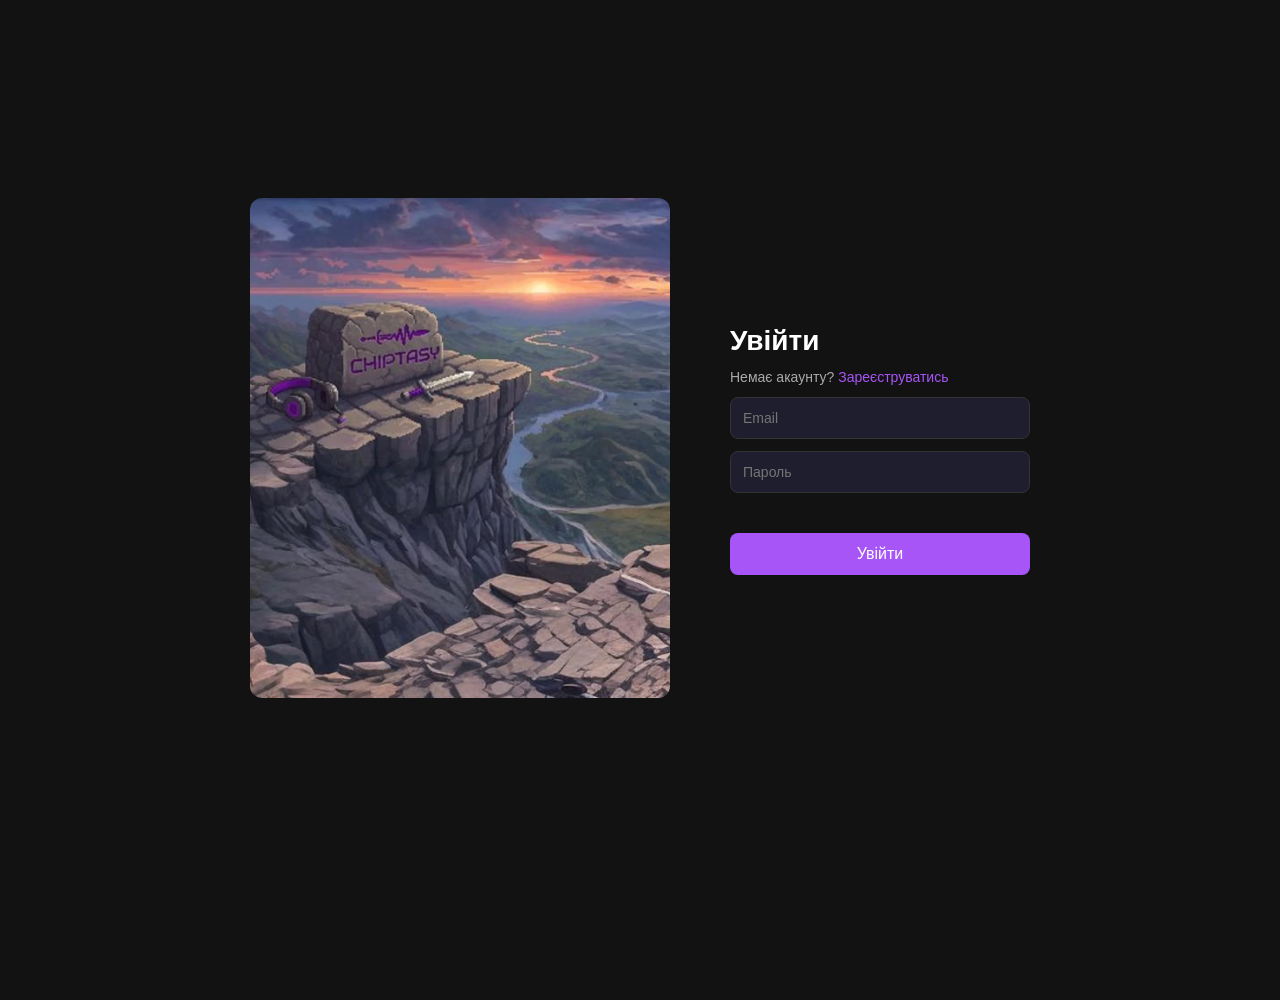
==== index.html @ bfa6192a "кнопкa повторення та регулятор гучності" ====
<!DOCTYPE html>
<html lang="uk">
<head>
    <meta charset="UTF-8">
    <meta name="viewport" content="width=device-width, initial-scale=1.0">
    <title>Chiptasy — Головна</title>
    <link rel="stylesheet" href="css/style.css">
    <link rel="stylesheet" href="css/player.css">
</head>
<body>

    <header class="header">
        <div class="logo">🎵 Chiptasy</div>
        <nav>
            <a href="index.html">Головна</a>
            <a href="favorites.html">Обране</a>
        </nav>
        <div class="header-right">
            <input type="text" id="searchInput" placeholder="Пошук треків..." oninput="search()">
            <span id="username-display"></span>
            <button onclick="logout()">Вийти</button>
        </div>
    </header>

    <section class="hero">
        <div class="hero-text">
            <h1>ТВІЙ БІТ<br>ТВОЯ ПРИГОДА</h1>
            <p>ЗАВАНТАЖУЙ, СЛУХАЙ, ПРОДАВАЙ</p>
            <div class="hero-buttons">
                <button class="btn-primary">Слухати біти</button>
                <button class="btn-secondary">Завантажити біт</button>
            </div>
        </div>
    </section>


    <main class="main">
        >
<h2>ТОП-5 місяця 🎵</h2>
        <div id="track-list" class="track-list"></div>
    </main>


    <div class="player" id="player">
        <div class="player-info">
            <span id="player-title">Оберіть трек</span>
        </div>
        <div class="player-controls">
    <button onclick="prevTrack()">|◀</button>
    <button onclick="togglePlay()">▶</button>
    <button onclick="nextTrack()">▶|</button>
    <button id="shuffle-btn" onclick="toggleShuffle()" title="Перемішати">⇄</button>
    <button id="repeat-btn" onclick="toggleRepeat()" title="Повторити">↩</button>
    🔊
    <input type="range" id="volume" min="0" max="100" value="100" oninput="setVolume()">
</div>
        <audio id="audio"></audio>
        <div class="player-progress">
            <span id="current-time">0:00</span>
            <input type="range" id="progress" value="0" max="100" oninput="setProgress()">
        </div>
    </div>

    <script src="js/auth.js"></script>
    <script src="js/player.js"></script>
    <script src="js/search.js"></script>
</body>
</html>
---- css/style.css ----
* {
    margin: 0;
    padding: 0;
    box-sizing: border-box;
}

body {
    background-color: #0f0f1a;
    color: #ffffff;
    font-family: Arial, sans-serif;
    padding-bottom: 100px;
}

/* Шапка */
.header {
    display: flex;
    align-items: center;
    justify-content: space-between;
    padding: 16px 32px;
    background-color: #1a1a2e;
    border-bottom: 1px solid #2a2a3e;
    position: sticky;
    top: 0;
    z-index: 100;
}

.logo {
    font-size: 22px;
    font-weight: bold;
    color: #a855f7;
}

nav a {
    color: #ffffff;
    text-decoration: none;
    margin-right: 20px;
    font-size: 15px;
}

nav a:hover { color: #a855f7; }

.header-right {
    display: flex;
    align-items: center;
    gap: 12px;
}

.header-right input {
    padding: 8px 12px;
    border-radius: 8px;
    border: 1px solid #333;
    background-color: #2a2a3e;
    color: #ffffff;
    outline: none;
    width: 220px;
}

.header-right input:focus { border-color: #a855f7; }

.header-right button {
    padding: 8px 16px;
    background-color: #a855f7;
    color: white;
    border: none;
    border-radius: 8px;
    cursor: pointer;
}

.header-right button:hover { background-color: #9333ea; }

/* Герой банер */
.hero {
    background: linear-gradient(
        to right,
        #0f0f1a 40%,
        rgba(15, 15, 26, 0.3)
    ),
    url('../img/hero-bg.png') center/cover no-repeat;
    padding: 80px 32px;
    border-bottom: 2px solid #a855f7;
    min-height: 300px;
    display: flex;
    align-items: center;
}


.hero-text h1 {
    font-size: 52px;
    font-weight: 900;
    line-height: 1.1;
    text-transform: uppercase;
    color: #ffffff;
    text-shadow: 0 0 30px rgba(168, 85, 247, 0.5);
}

.hero-text p {
    color: #a855f7;
    font-size: 14px;
    letter-spacing: 3px;
    margin: 12px 0 28px;
    text-transform: uppercase;
}

.hero-buttons {
    display: flex;
    gap: 16px;
}

.btn-primary {
    padding: 12px 28px;
    background-color: #a855f7;
    color: white;
    border: none;
    border-radius: 8px;
    font-size: 15px;
    cursor: pointer;
    font-weight: bold;
}

.btn-primary:hover { background-color: #9333ea; }

.btn-secondary {
    padding: 12px 28px;
    background-color: transparent;
    color: white;
    border: 2px solid #ffffff;
    border-radius: 8px;
    font-size: 15px;
    cursor: pointer;
    font-weight: bold;
}

.btn-secondary:hover {
    background-color: rgba(255,255,255,0.1);
}

/* Головна */
.main {
    padding: 40px 32px;
}

.main h2 {
    margin-bottom: 24px;
    font-size: 22px;
    color: #a855f7;
}

/* Список треків */
.track-list {
    display: flex;
    flex-direction: column;
    gap: 10px;
    max-width: 900px;
}

.track-item {
    display: flex;
    align-items: center;
    justify-content: space-between;
    background-color: #1a1a2e;
    padding: 16px 20px;
    border-radius: 10px;
    cursor: pointer;
    transition: background 0.2s;
    border: 1px solid #2a2a3e;
}

.track-item:hover { background-color: #2a2a3e; }

.track-item.active {
    border-left: 4px solid #a855f7;
    background-color: #1e1040;
}

.track-left {
    display: flex;
    align-items: center;
    gap: 16px;
}

.track-number {
    color: #a855f7;
    font-size: 18px;
    font-weight: bold;
    width: 24px;
}

.track-name {
    font-size: 16px;
    font-weight: bold;
}

.track-artist {
    font-size: 13px;
    color: #aaaaaa;
    margin-top: 4px;
}

.track-actions {
    display: flex;
    gap: 10px;
    align-items: center;
}

.like-btn {
    background: none;
    border: none;
    font-size: 20px;
    cursor: pointer;
    transition: transform 0.2s;
}

.like-btn:hover { transform: scale(1.2); }

#username-display {
    color: #a855f7;
    font-size: 14px;
}
.favorites-hero {
    background: linear-gradient(
        to right,
        #0f0f1a 40%,
        rgba(15, 15, 26, 0.3)
    ),
    url('../img/hero-bg.png') center/cover no-repeat;
    padding: 50px 32px;
    border-bottom: 2px solid #a855f7;
    display: flex;
    align-items: center;
    gap: 20px;
}

.favorites-hero h1 {
    font-size: 42px;
    font-weight: 900;
    color: #ffffff;
    text-shadow: 0 0 30px rgba(168, 85, 247, 0.5);
}

.favorites-hero p {
    color: #aaaaaa;
    font-size: 15px;
    margin-top: 8px;
}

/* Порожній стан */
.empty-msg {
    text-align: center;
    padding: 80px 60px;
    color: #aaaaaa;
}

.empty-msg .empty-icon {
    font-size: 64px;
    margin-bottom: 20px;
}

.empty-msg p {
    font-size: 20px;
    margin-bottom: 20px;
    color: #ffffff;
}

.empty-msg span {
    display: block;
    font-size: 14px;
    color: #aaaaaa;
    margin-bottom: 24px;
}
.empty-msg a {
    display: inline-block;
    padding: 12px 28px;
    background-color: #a855f7;
    color: #ffffff;
    text-decoration: none;
    border-radius: 8px;
    font-size: 15px;
    font-weight: bold;
    transition: background 0.2s;
}


.empty-msg a:hover {
    background-color: #9333ea;
}
---- css/player.css ----
.player {
    position: fixed;
    bottom: 0;
    left: 0;
    right: 0;
    background-color: #1a1a2e;
    border-top: 2px solid #a855f7;
    padding: 12px 32px;
    display: flex;
    align-items: center;
    gap: 20px;
    z-index: 200;
}

.player-info {
    min-width: 200px;
}

#player-title {
    font-size: 14px;
    color: #ffffff;
    font-weight: bold;
}


.player-controls {
    display: flex;
    align-items: center;
    gap: 12px;
}

.player-controls button {
    background: none;
    border: none;
    color: #ffffff;
    font-size: 20px;
    cursor: pointer;
    transition: color 0.2s, transform 0.2s;
}

.player-controls button:hover {
    color: #a855f7;
    transform: scale(1.2);
}

/* Прогрес */
.player-progress {
    display: flex;
    align-items: center;
    gap: 10px;
    flex: 1;
}

#current-time {
    font-size: 12px;
    color: #aaaaaa;
    min-width: 35px;
}

#progress {
    flex: 1;
    height: 4px;
    -webkit-appearance: none;
    appearance: none;
    background: #2a2a3e;
    border-radius: 10px;
    outline: none;
    cursor: pointer;
}

#progress::-webkit-slider-thumb {
    -webkit-appearance: none;
    appearance: none;
    width: 14px;
    height: 14px;
    border-radius: 50%;
    background: #a855f7;
    cursor: pointer;
    box-shadow: 0 0 6px rgba(168, 85, 247, 0.8);
    transition: transform 0.2s;
}

#progress::-webkit-slider-thumb:hover {
    transform: scale(1.3);
}

#progress::-moz-range-thumb {
    width: 14px;
    height: 14px;
    border-radius: 50%;
    background: #a855f7;
    cursor: pointer;
    border: none;
    box-shadow: 0 0 6px rgba(168, 85, 247, 0.8);
}
/* Регулятор гучності */
#volume {
    width: 80px;
    height: 4px;
    -webkit-appearance: none;
    appearance: none;
    background: #2a2a3e;
    border-radius: 10px;
    outline: none;
    cursor: pointer;
}

#volume::-webkit-slider-thumb {
    -webkit-appearance: none;
    appearance: none;
    width: 12px;
    height: 12px;
    border-radius: 50%;
    background: #a855f7;
    cursor: pointer;
}
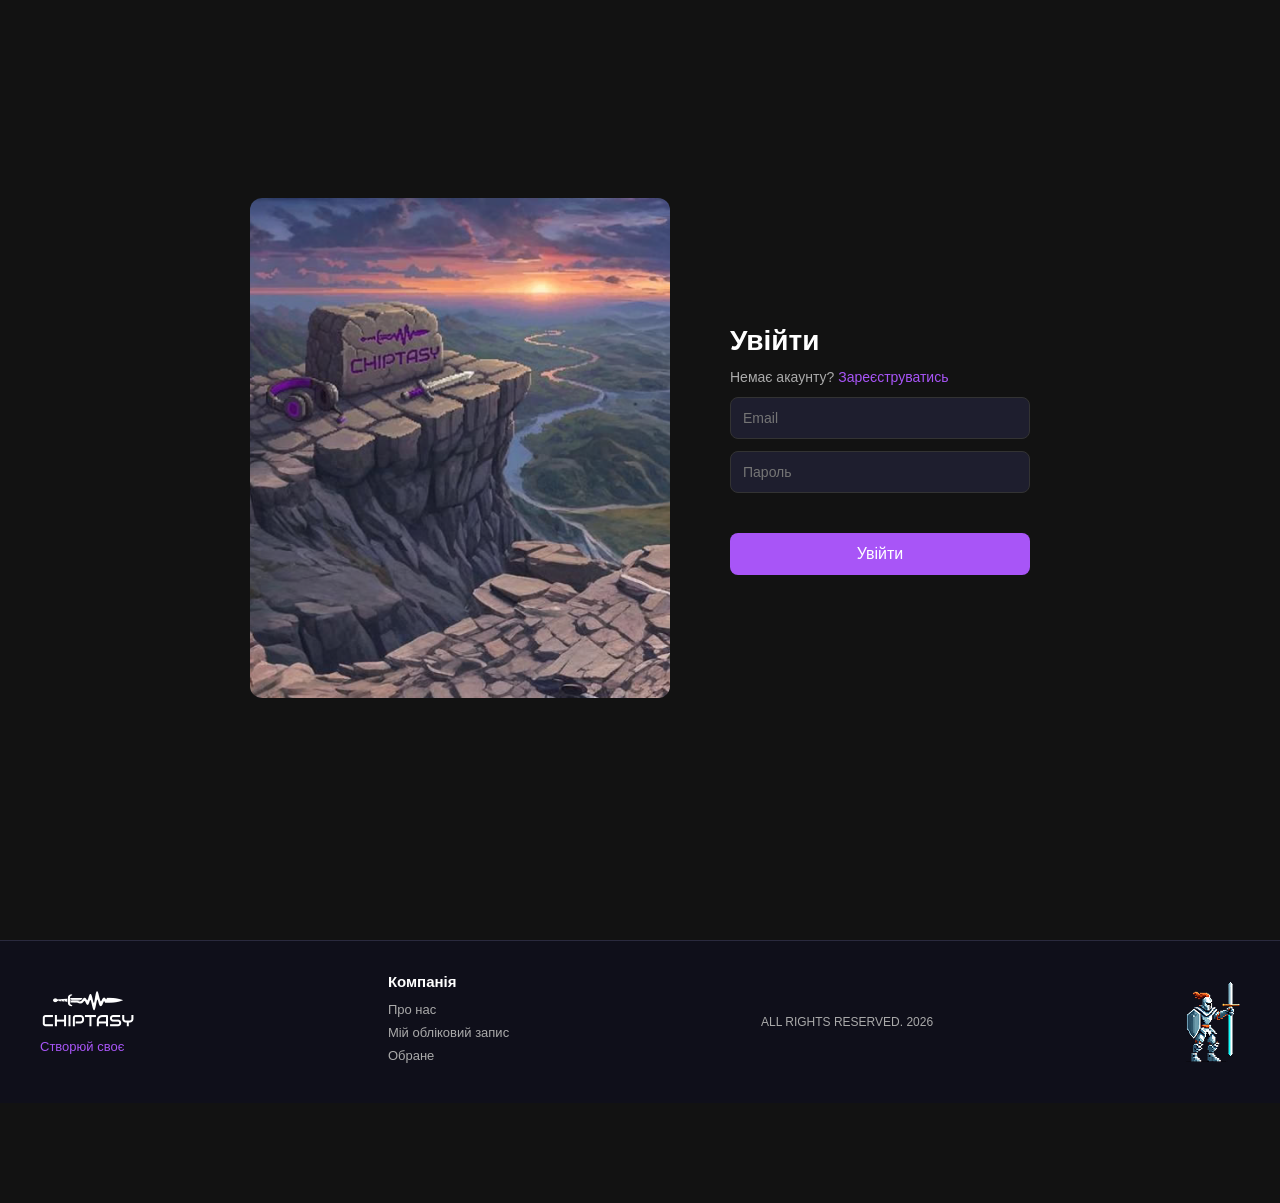
==== commit d82da622: "feat: додано футер на всі сторінки" ====
--- a/index.html
+++ b/index.html
@@ -10,16 +10,19 @@
 <body>
 
     <header class="header">
-        <div class="logo">🎵 Chiptasy</div>
+        <div class="logo">
+    <img src="img/logo.png" alt="Chiptasy" height="32">
+</div>
         <nav>
             <a href="index.html">Головна</a>
             <a href="favorites.html">Обране</a>
         </nav>
         <div class="header-right">
-            <input type="text" id="searchInput" placeholder="Пошук треків..." oninput="search()">
-            <span id="username-display"></span>
-            <button onclick="logout()">Вийти</button>
-        </div>
+    <button id="theme-btn" onclick="toggleTheme()" title="Змінити тему">🌙</button>
+    <input type="text" id="searchInput" placeholder="Пошук треків..." oninput="search()">
+    <a href="cabinet.html" id="username-display" style="color:#a855f7; text-decoration:none;" onclick="localStorage.setItem('backPage', 'index.html')"></a>
+    <button onclick="logout()">Вийти</button>
+</div>
     </header>
 
     <section class="hero">
@@ -40,6 +43,11 @@
         <div id="track-list" class="track-list"></div>
     </main>
 
+    <section class="new-releases">
+        <h2>🆕 Нові релізи</h2>
+        <div class="releases-grid" id="releases-grid"></div>
+    </section>
+
 
     <div class="player" id="player">
         <div class="player-info">
@@ -52,7 +60,7 @@
     <button id="shuffle-btn" onclick="toggleShuffle()" title="Перемішати">⇄</button>
     <button id="repeat-btn" onclick="toggleRepeat()" title="Повторити">↩</button>
     🔊
-    <input type="range" id="volume" min="0" max="100" value="100" oninput="setVolume()">
+    <input type="range" id="volume" min="0" max="100" value="100" oninput="setVolume()">  
 </div>
         <audio id="audio"></audio>
         <div class="player-progress">
@@ -64,5 +72,25 @@
     <script src="js/auth.js"></script>
     <script src="js/player.js"></script>
     <script src="js/search.js"></script>
+    <script src="js/theme.js"></script>
+    <!-- Футер -->
+<footer class="footer">
+    <div class="footer-left">
+        <img src="img/logo.png" alt="Chiptasy" class="footer-logo">
+        <p>Створюй своє</p>
+    </div>
+    <div class="footer-links">
+        <div>
+            <h4>Компанія</h4>
+            <a href="#">Про нас</a>
+            <a href="#">Мій обліковий запис</a>
+            <a href="favorites.html">Обране</a>
+        </div>
+    </div>
+    <div class="footer-right">
+        <p>ALL RIGHTS RESERVED. 2026</p>
+    </div>
+    <img src="img/knight-sword.png" alt="" class="footer-knight">
+</footer>
 </body>
 </html>
--- a/css/style.css
+++ b/css/style.css
@@ -240,7 +240,7 @@
 .favorites-hero p {
     color: #aaaaaa;
     font-size: 15px;
-    margin-top: 8px;
+    margin-top: 8px;    
 }
 
 /* Порожній стан */
@@ -283,4 +283,414 @@
 .empty-msg a:hover {
     background-color: #9333ea;
 }
-    +    
+/* Світла тема */
+body.light {
+    background-color: #f5f5f5;
+    color: #121212;
+}
+
+body.light .header {
+    background-color: #ffffff;
+    border-bottom: 1px solid #dddddd;
+}
+
+body.light .track-item {
+    background-color: #ffffff;
+    border: 1px solid #dddddd;
+}
+
+body.light .track-item:hover {
+    background-color: #f0f0f0;
+}
+
+body.light .track-item.active {
+    background-color: #ede9fe;
+}
+
+body.light .track-name {
+    color: #121212;
+}
+
+body.light .track-artist {
+    color: #555555;
+}
+
+body.light .hero {
+    background: linear-gradient(
+        to right,
+        #f5f5f5 40%,
+        rgba(245, 245, 245, 0.3)
+    ),
+    url('../img/hero-bg.png') center/cover no-repeat;
+}
+
+body.light .hero-text h1 {
+    color: #121212;
+    text-shadow: none;
+}
+
+body.light .player {
+    background-color: #ffffff;
+    border-top: 2px solid #a855f7;
+}
+
+body.light #player-title {
+    color: #121212;
+}
+
+body.light .player-controls button {
+    color: #121212;
+}
+
+body.light .header-right input {
+    background-color: #f0f0f0;
+    border: 1px solid #dddddd;
+    color: #121212;
+}
+
+body.light #progress {
+    background: #dddddd;
+}
+
+body.light #volume {
+    background: #dddddd;
+}
+
+body.light #current-time {
+    color: #555555;
+}
+
+/* Кнопка теми */
+#theme-btn {
+    background: none;
+    border: 1px solid #333;
+    border-radius: 8px;
+    padding: 6px 10px;
+    cursor: pointer;
+    font-size: 16px;
+    color: #ffffff;
+    transition: border-color 0.2s;
+}
+
+#theme-btn:hover {
+    border-color: #a855f7;
+}
+
+body.light #theme-btn {
+    border: 1px solid #dddddd;
+    color: #121212;
+}
+
+.new-releases {
+    padding: 40px;
+}
+
+.new-releases h2 {
+    margin-bottom: 20px;
+}
+
+.releases-grid {
+    display: grid;
+    grid-template-columns: repeat(3, 1fr);
+    gap: 20px;
+}
+
+.release-card {
+    background-color: #1e1e2e;
+    border-radius: 10px;
+    overflow: hidden;
+    cursor: pointer;
+    transition: transform 0.2s;
+}
+
+.release-card:hover {
+    transform: scale(1.02);
+}
+
+.release-cover {
+    width: 100%;
+    height: 180px;
+    background-color: #2a2a3e;
+    background-size: cover;
+    background-position: center;
+}
+
+.release-info {
+    padding: 12px;
+}
+
+.release-info h4 {
+    margin: 0;
+    font-size: 15px;
+}
+
+.release-info p {
+    margin: 4px 0 0;
+    font-size: 13px;
+    color: #aaaaaa;
+}
+
+.release-cover {
+    position: relative;
+}
+
+.release-overlay {
+    position: absolute;
+    top: 0;
+    left: 0;
+    width: 100%;
+    height: 100%;
+    background: rgba(0, 0, 0, 0.6);
+    display: flex;
+    align-items: center;
+    justify-content: center;
+    gap: 12px;
+    opacity: 0;
+    transition: opacity 0.3s;
+}
+
+.release-card:hover .release-overlay {
+    opacity: 1;
+}
+
+.release-play, .release-like, .release-share {
+    background: rgba(168, 85, 247, 0.8);
+    border: none;
+    border-radius: 50%;
+    width: 44px;
+    height: 44px;
+    font-size: 16px;
+    cursor: pointer;
+    color: white;
+    transition: transform 0.2s;
+}
+
+.release-play:hover, .release-like:hover, .release-share:hover {
+    transform: scale(1.15);
+}
+
+.release-like.liked {
+    background: rgba(168, 85, 247, 1);
+}
+/* Вкладки */
+.tabs {
+    display: flex;
+    gap: 12px;
+    margin-bottom: 24px;
+}
+
+.tab {
+    padding: 10px 24px;
+    background-color: #1a1a2e;
+    color: #aaaaaa;
+    border: 1px solid #2a2a3e;
+    border-radius: 8px;
+    cursor: pointer;
+    font-size: 15px;
+    transition: all 0.2s;
+}
+
+.tab.active {
+    background-color: #a855f7;
+    color: #ffffff;
+    border-color: #a855f7;
+}
+
+.tab:hover {
+    border-color: #a855f7;
+    color: #ffffff;
+}
+
+/* Створити плейлист */
+.create-playlist {
+    display: flex;
+    gap: 12px;
+    margin-bottom: 24px;
+    max-width: 500px;
+}
+
+.create-playlist input {
+    flex: 1;
+    padding: 10px 14px;
+    background-color: #1a1a2e;
+    border: 1px solid #2a2a3e;
+    border-radius: 8px;
+    color: #ffffff;
+    font-size: 14px;
+    outline: none;
+}
+
+.create-playlist input:focus {
+    border-color: #a855f7;
+}
+
+.create-playlist button {
+    padding: 10px 20px;
+    background-color: #a855f7;
+    color: white;
+    border: none;
+    border-radius: 8px;
+    cursor: pointer;
+    font-size: 14px;
+    font-weight: bold;
+}
+
+.create-playlist button:hover {
+    background-color: #9333ea;
+}
+
+/* Плейлист */
+.playlist-item {
+    background-color: #1a1a2e;
+    border-radius: 10px;
+    margin-bottom: 12px;
+    border: 1px solid #2a2a3e;
+    overflow: hidden;
+    max-width: 900px;
+}
+
+.playlist-header {
+    display: flex;
+    justify-content: space-between;
+    align-items: center;
+    padding: 16px 20px;
+    cursor: pointer;
+    transition: background 0.2s;
+}
+
+.playlist-header:hover {
+    background-color: #2a2a3e;
+}
+
+.playlist-name {
+    font-size: 16px;
+    font-weight: bold;
+}
+
+.playlist-count {
+    font-size: 13px;
+    color: #aaaaaa;
+    margin-top: 4px;
+}
+
+.playlist-actions button {
+    background: none;
+    border: none;
+    cursor: pointer;
+    font-size: 18px;
+    padding: 4px;
+}
+
+.playlist-tracks {
+    padding: 0 20px 16px;
+    border-top: 1px solid #2a2a3e;
+}
+
+.playlist-track-item {
+    display: flex;
+    justify-content: space-between;
+    align-items: center;
+    padding: 10px 0;
+    border-bottom: 1px solid #2a2a3e;
+    font-size: 14px;
+}
+
+.playlist-track-item button {
+    background: none;
+    border: none;
+    color: #aaaaaa;
+    cursor: pointer;
+    font-size: 16px;
+}
+
+.playlist-track-item button:hover {
+    color: #f87171;
+}
+
+.empty-playlist {
+    color: #aaaaaa;
+    font-size: 14px;
+    padding: 12px 0;
+}
+
+/* Додати в плейлист */
+.playlist-select {
+    padding: 6px 10px;
+    background-color: #2a2a3e;
+    border: 1px solid #333;
+    border-radius: 6px;
+    color: #ffffff;
+    font-size: 13px;
+    cursor: pointer;
+}
+
+.btn-add-to-playlist {
+    padding: 6px 10px;
+    background-color: #a855f7;
+    color: white;
+    border: none;
+    border-radius: 6px;
+    cursor: pointer;
+    font-size: 13px;
+}
+/* Футер */
+.footer {
+    display: flex;
+    align-items: center;
+    justify-content: space-between;
+    padding: 32px 40px;
+    background-color: #0f0f1a;
+    border-top: 1px solid #2a2a3e;
+    margin-top: 40px;
+    position: relative;
+}
+
+.footer-logo {
+    height: 40px;
+    margin-bottom: 8px;
+}
+
+.footer-left {
+    display: flex;
+    flex-direction: column;
+}
+
+.footer-left p {
+    color: #a855f7;
+    font-size: 13px;
+    margin: 0;
+}
+
+.footer-links {
+    display: flex;
+    gap: 40px;
+}
+
+.footer-links h4 {
+    color: #ffffff;
+    font-size: 15px;
+    margin: 0 0 12px;
+}
+
+.footer-links a {
+    display: block;
+    color: #aaaaaa;
+    text-decoration: none;
+    font-size: 13px;
+    margin-bottom: 8px;
+}
+
+.footer-links a:hover {
+    color: #a855f7;
+}
+
+.footer-right p {
+    color: #aaaaaa;
+    font-size: 12px;
+}
+
+.footer-knight {
+    height: 80px;
+    object-fit: contain;
+}
